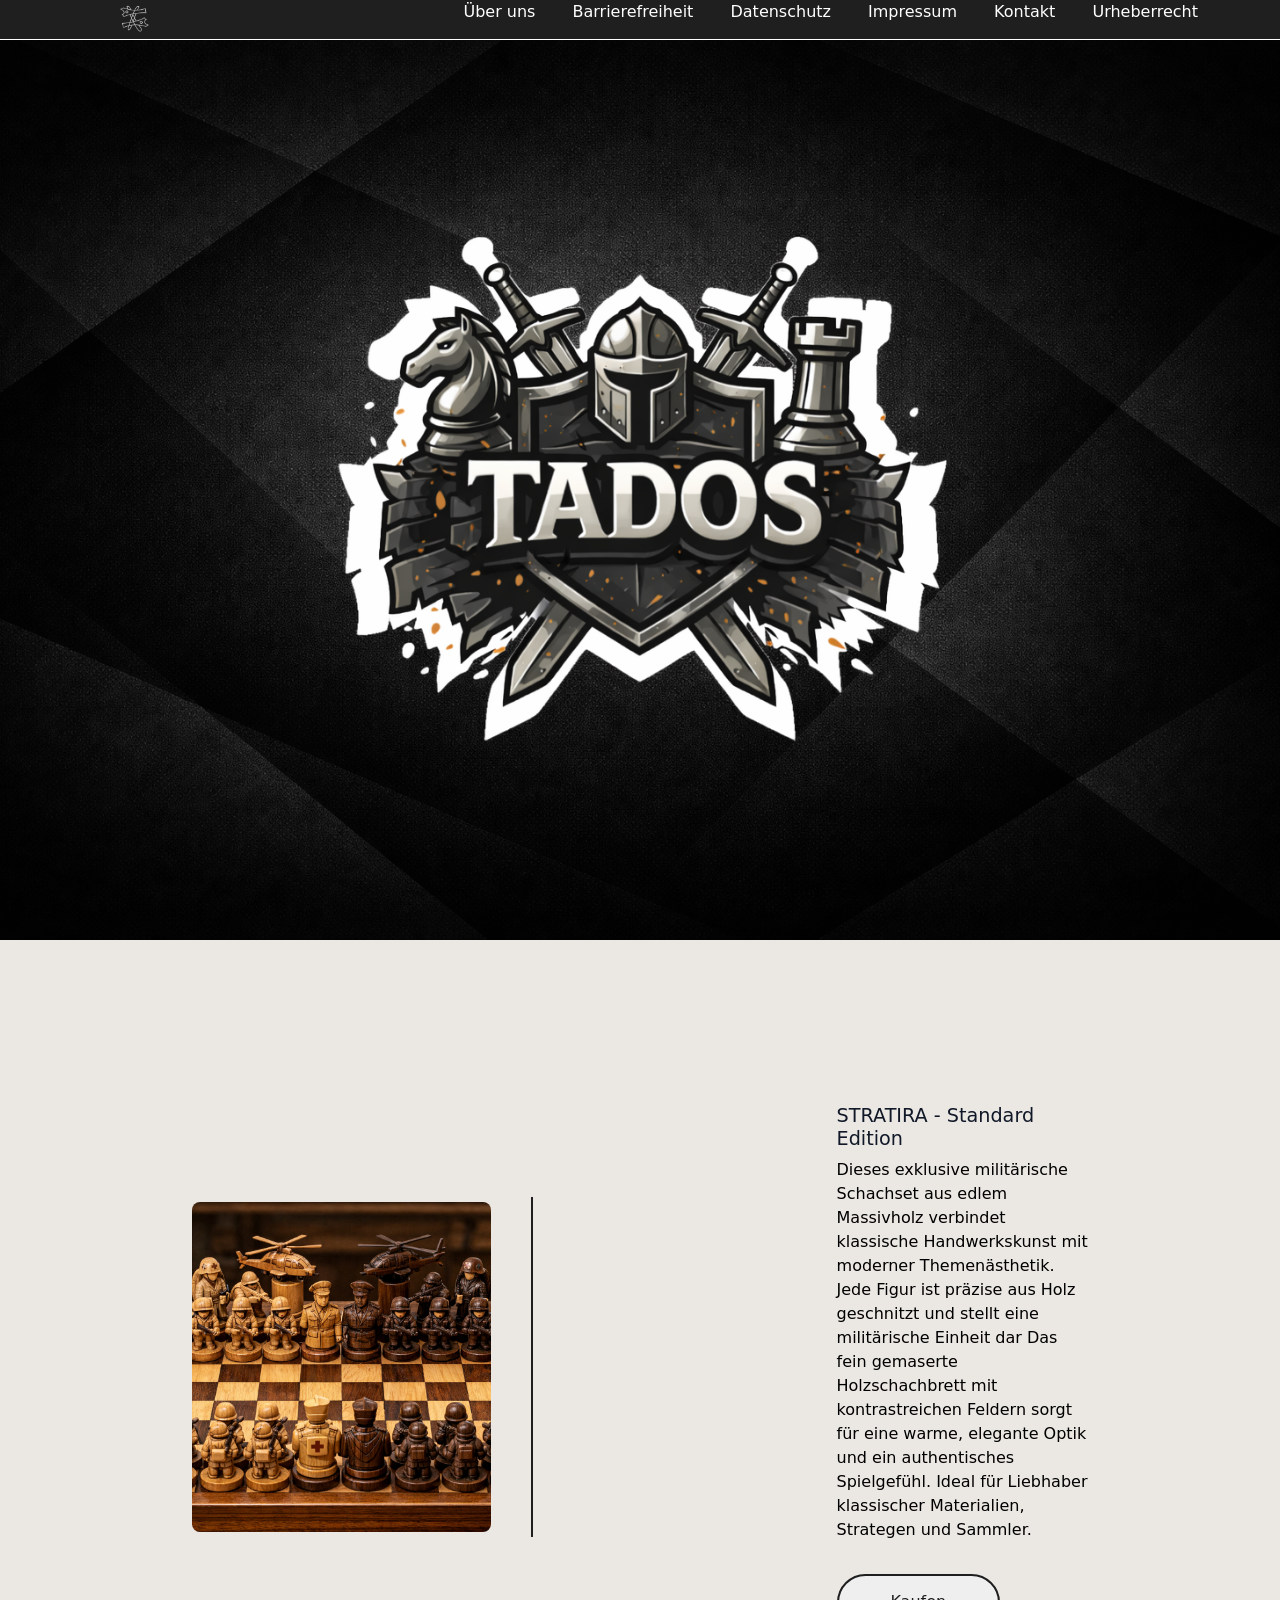
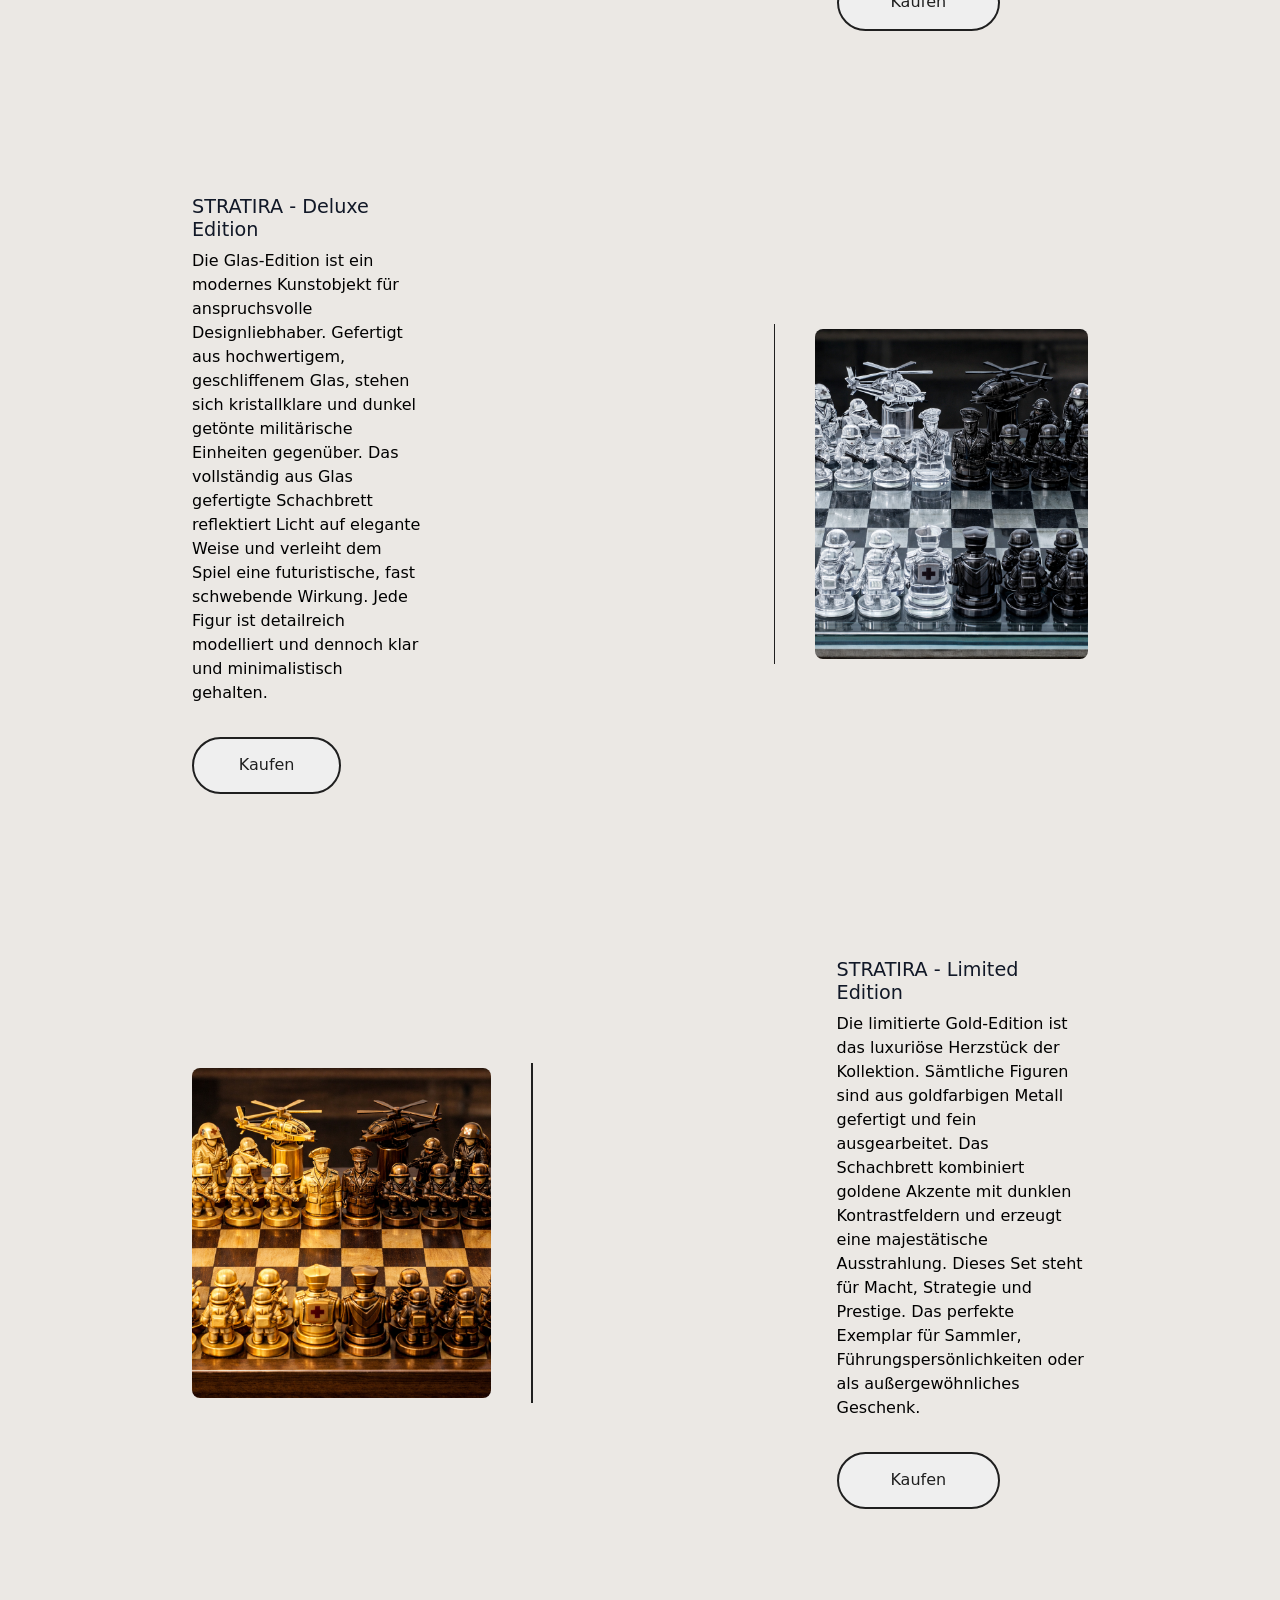
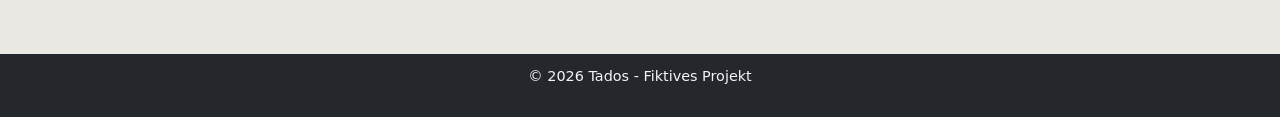
==== index.html @ 02d0d5cf "Add files via upload" ====
<!DOCTYPE html>
<html lang="de">
<head>
  <meta charset="UTF-8">
  <meta name="viewport" content="width=device-width, initial-scale=1">
  <title>Tados - STRATIRA</title>
  <link href="https://cdn.jsdelivr.net/npm/bootstrap@5.3.2/dist/css/bootstrap.min.css" rel="stylesheet">
  <link rel="stylesheet" href="css/main.css">
</head>
<body>

<header class="site-header">
<a href="#main" class="skip-link">Zum Inhalt springen</a>


  <div class="container d-flex justify-content-between">
    <div class="main-nav">
      <a href="index.html"><img src="bilder/Symbolmarke.png" alt="Offizielle Logo des Unternehmens Tados" style="width: 40px;height: 39px; filter:invert(88%)"></a>
    </div>

    <nav class="main-nav">
      <a href="about-us.html">Über uns</a>
      <a href="barrierefreiheit.html">Barrierefreiheit</a>
      <a href="datenschutz.html">Datenschutz</a>
      <a href="impressum.html">Impressum</a>
      <a href="kontakt.html">Kontakt</a>
      <a href="urheberrecht.html">Urheberrecht</a>
    </nav>
  </div>
</header>


<main id ="main">

  <h1 class="visually-hidden">STRATIRA - Militärisch gestaltete Schachbretter</h1>

  <section class="banner-wrapper">
  <div class="banner" aria-hidden="true"></div>
</section>

<section class="products">

 
  <div class="product-row">
    <div class="product-image">
<!--       <img src="bilder/Produkt_01.png" alt="Produkt 1">
 -->    
              <img src="bilder/Produkt_01.png" alt="STRATIRA Standard Edition aus Holz mit militärische gestalteten Schachfiguren">

    </div>

    <div class="divider"></div>

    <div class="product-info">
      <h2>STRATIRA - Standard Edition</h2>
      <p>
        Dieses exklusive militärische Schachset aus edlem Massivholz verbindet klassische Handwerkskunst mit moderner Themenästhetik. 
        Jede Figur ist präzise aus Holz geschnitzt und stellt eine militärische Einheit dar
        Das fein gemaserte Holzschachbrett mit kontrastreichen Feldern sorgt für eine warme, elegante Optik und ein authentisches Spielgefühl.
        Ideal für Liebhaber klassischer Materialien, Strategen und Sammler.
      </p>
      <section class="action-wrapper">
    <div class="action-buttons">
      <button class="action-btn">Kaufen</button>
    </div>
  </section>
    </div>
  </div>

  <div class="product-row reverse">
    <div class="product-image">
<!--       <img src="bilder/Produkt_02.png" alt="Produkt 2">
 -->    
              <img src="bilder/Produkt_02.png" alt="STRATIRA Deluxe Edition aus Glas mit militärische gestalteten Schachfiguren">

  </div>

    <div class="divider-reverse"></div>

    <div class="product-info">
      <h2>STRATIRA - Deluxe Edition</h2>
      <p>
        Die Glas-Edition ist ein modernes Kunstobjekt für anspruchsvolle Designliebhaber. 
        Gefertigt aus hochwertigem, geschliffenem Glas, stehen sich kristallklare und dunkel getönte militärische Einheiten gegenüber.
        Das vollständig aus Glas gefertigte Schachbrett reflektiert Licht auf elegante Weise und verleiht dem Spiel eine futuristische, fast schwebende Wirkung. 
        Jede Figur ist detailreich modelliert und dennoch klar und minimalistisch gehalten.
      </p>
      <section class="action-wrapper">
    <div class="action-buttons">
      <button class="action-btn">Kaufen</button>
    </div>
  </section>
    </div>
  </div>

  <div class="product-row">
    <div class="product-image">
<!--       <img src="bilder/Produkt_03.png" alt="Produkt 3">
 -->
                    <img src="bilder/Produkt_03.png" alt="STRATIRA Limited Edition aus goldfarbenem Metall mit militärisch gestalteten Schachfiguren">

    </div>

    <div class="divider"></div>

    <div class="product-info">
      <h2>STRATIRA - Limited Edition</h2>
      <p>
        Die limitierte Gold-Edition ist das luxuriöse Herzstück der Kollektion. 
        Sämtliche Figuren sind aus goldfarbigen Metall gefertigt und fein ausgearbeitet. 
        Das Schachbrett kombiniert goldene Akzente mit dunklen Kontrastfeldern und erzeugt eine majestätische Ausstrahlung.
        Dieses Set steht für Macht, Strategie und Prestige. 
        Das perfekte Exemplar für Sammler, Führungspersönlichkeiten oder als außergewöhnliches Geschenk.
      </p>
      <section class="action-wrapper">
    <div class="action-buttons">
      <button class="action-btn">Kaufen</button>
    </div>
  </section>
    </div>
  </div>

<p id="status-message" role="alert" ></p>

</section>

<footer class="site-footer">
  <p>© 2026 Tados - Fiktives Projekt</p>
</footer>

</body>
<script>
  document.querySelectorAll(".action-btn").forEach(button => {
  button.addEventListener("click", () => {
    document.getElementById("status-message").textContent =
      "Der Kauf ist derzeit leider nicht möglich.";
  });
});
</script>
</html>
---- css/main.css ----
:focus-visible {
  outline: 3px solid #005fcc;
  outline-offset: 3px;
}
* {
  box-sizing: border-box;
}
html, body {
  height: 100%;
  margin:0;
}


body {
    display: flex;
    flex-direction: column;
    min-height: 100vh;
  color: #111827;
  background-color: #ebe8e4;
}

.site-header {
min-height: 40px;  border-bottom: 1px solid #ffffff;
  background-color: #1f1f1f;
}

.logo {
  font-weight: 600;
  font-size: 1.1rem;
  color:#ffffff;
}

.main-nav a {
  margin-left: 2rem;
  text-decoration: none;
  color: #ffffff;
  font-weight: 500;
}

.main-nav a:hover {
  text-decoration: underline;
}

.banner-wrapper {
  display: flex;
  justify-content: center;
}

.banner {
  width: 100%;
  height: 900px;


  background-image: url("../bilder/Banner_11.png");
  background-size: cover;
  background-position: center;
  background-repeat: no-repeat;

}

.action-wrapper {
  display: flex;
  justify-content: left;
  margin-top: 2rem;
}

.action-buttons {
  width: 65%;
  display: flex;
  gap: 1.5rem;
}

.action-btn {
  flex: 1;
  text-align: center;
  padding: 0.9rem 0;
  border-radius: 999px;

  text-decoration: none;
  font-weight: 500;

  color: #1f1f1f;
  border: 2px solid #1f1f1f;
  min-height: 45px;
}

.action-btn:hover {
  background-color: #1f1f1f;
  color: #ffffff;}

.site-footer {
  bottom: 0;
  left: 0;

  width: 100%;
  height: 64px;

  background-color: #24272c;
  border-top: 1px solid #e5e7eb;

  display: flex;
  align-items: center;
  justify-content: center;
  

  font-size: 0.9rem;
  color: #f3f4f6;
}

.products {
  width: 70%;
  margin: 4rem auto;
  display: flex;
  flex-direction: column;
  gap: 4rem;
}

.product-row {
  display: flex;
  align-items: center;
  min-height: 220px;
  margin-top: 100px;
}

.product-row.reverse {
  flex-direction: row-reverse;
}


.product-image {
  width: 500px;
  height: 330px;
  display: flex;
  align-items: center;
  justify-content: center;
}

.product-image img {
  width: 100%;
  height: 100%;
  object-fit: cover;
  border-radius: 8px;
}

.divider {
  width: 2px;
  height: 340px;
  background-color: #1f1f1f;
  margin: 0 19rem 0 2.5rem;
}
.divider-reverse {
  width: 2px;
  height: 340px;
  background-color: #1f1f1f;
  margin: 0 2.5rem 0 22rem;
}
.divider-horrizont {
  width: 1140px;
  height: 1px;
  background-color: #1f1f1f;
  margin: 3rem auto 1rem auto;
}


.product-info {
  width: 420px;
}

.product-info h2 {
  font-size: 1.2rem;
  margin-bottom: 0.5rem;
}

.product-info p {
  color: #000000;
  margin-bottom: 1.2rem;
}

.skip-link {
  position: absolute;
  top: -40px;
}
.skip-link:focus {
  top: 10px;
}

.barrierefreiheit{
max-width: 57%;
margin: 3rem auto;
  padding: 0 1rem;

}

.about-us{
max-width: 57%;
margin: 3rem auto;
  padding: 0 1rem;
  margin-bottom: auto;

}

.kontakt{
max-width: 57%;
margin: 3rem auto;
  padding: 0 1rem;
  margin-bottom: auto;

}


.contact-form input,
.contact-form textarea {
  width: 100%;
  max-width: 100%;
}

.checkbox-group {
  display: flex;
  align-items: flex-start; 
  gap: 0.5rem;
}
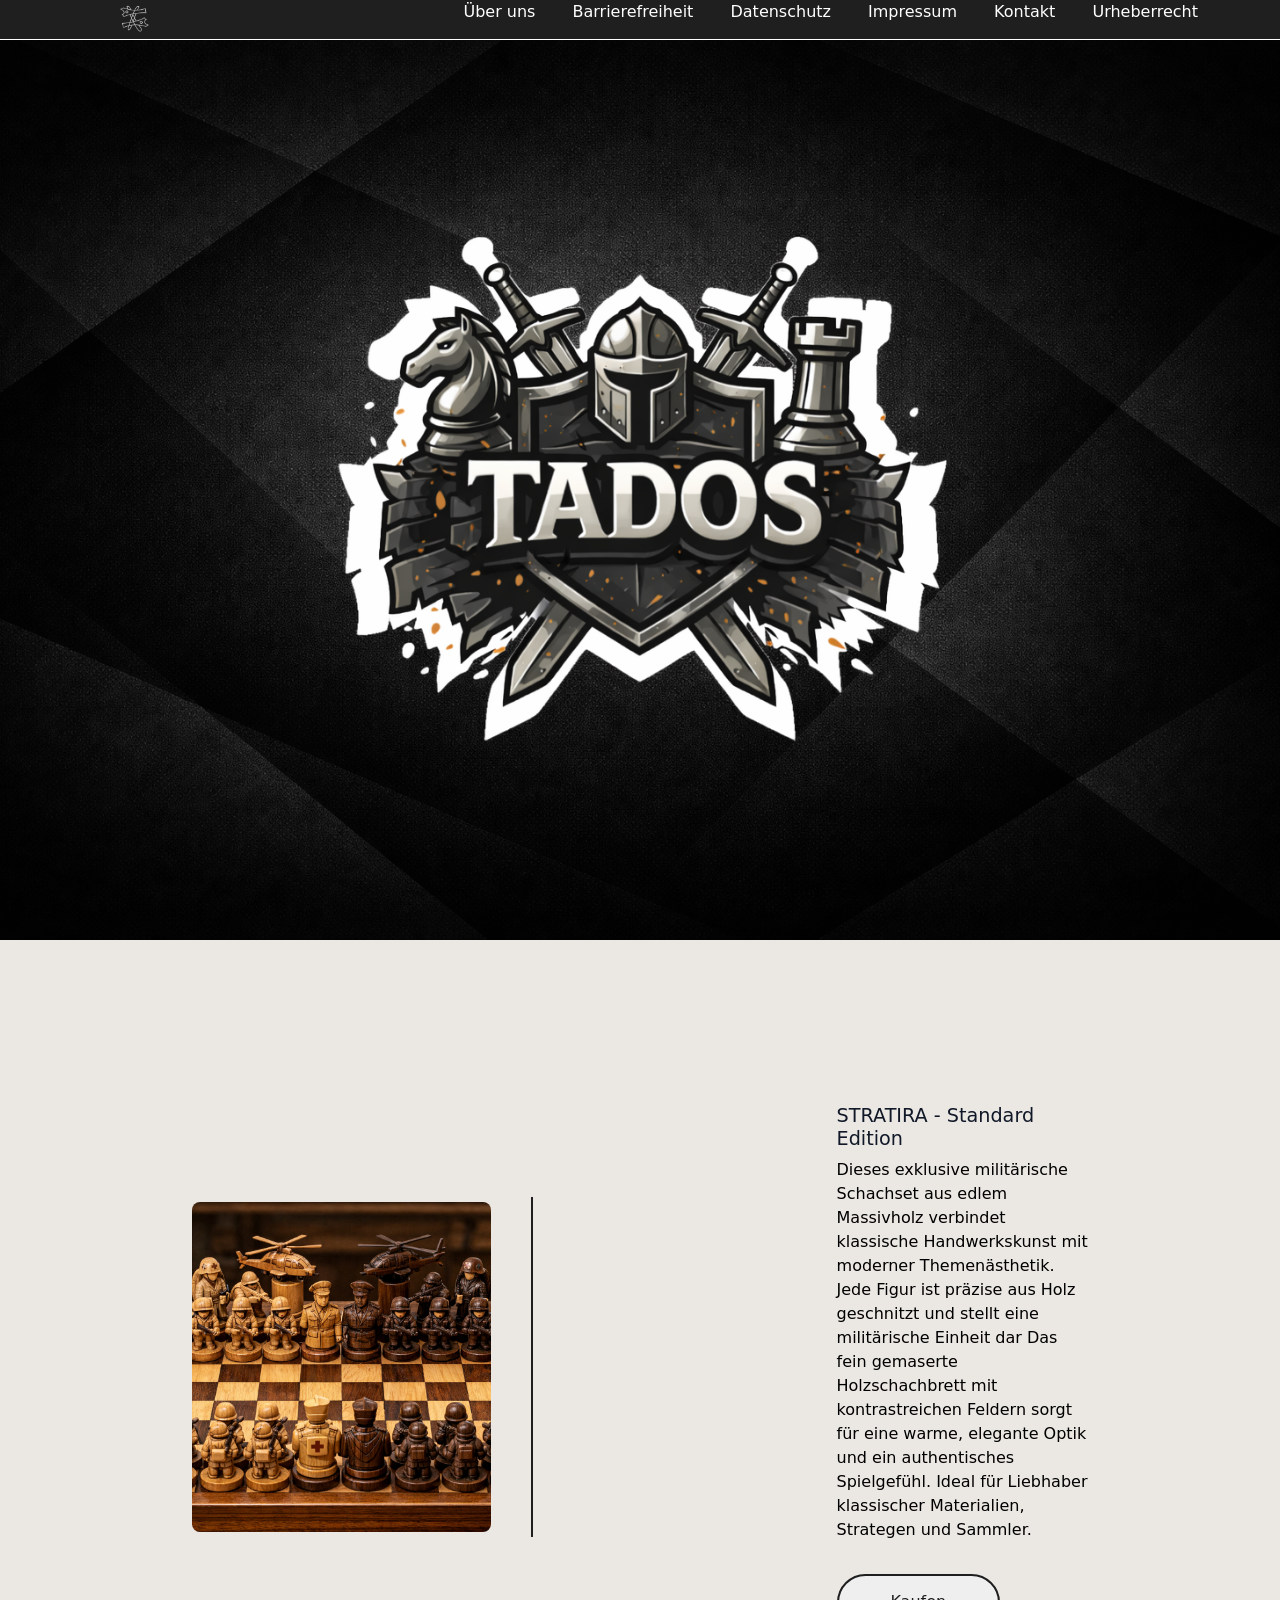
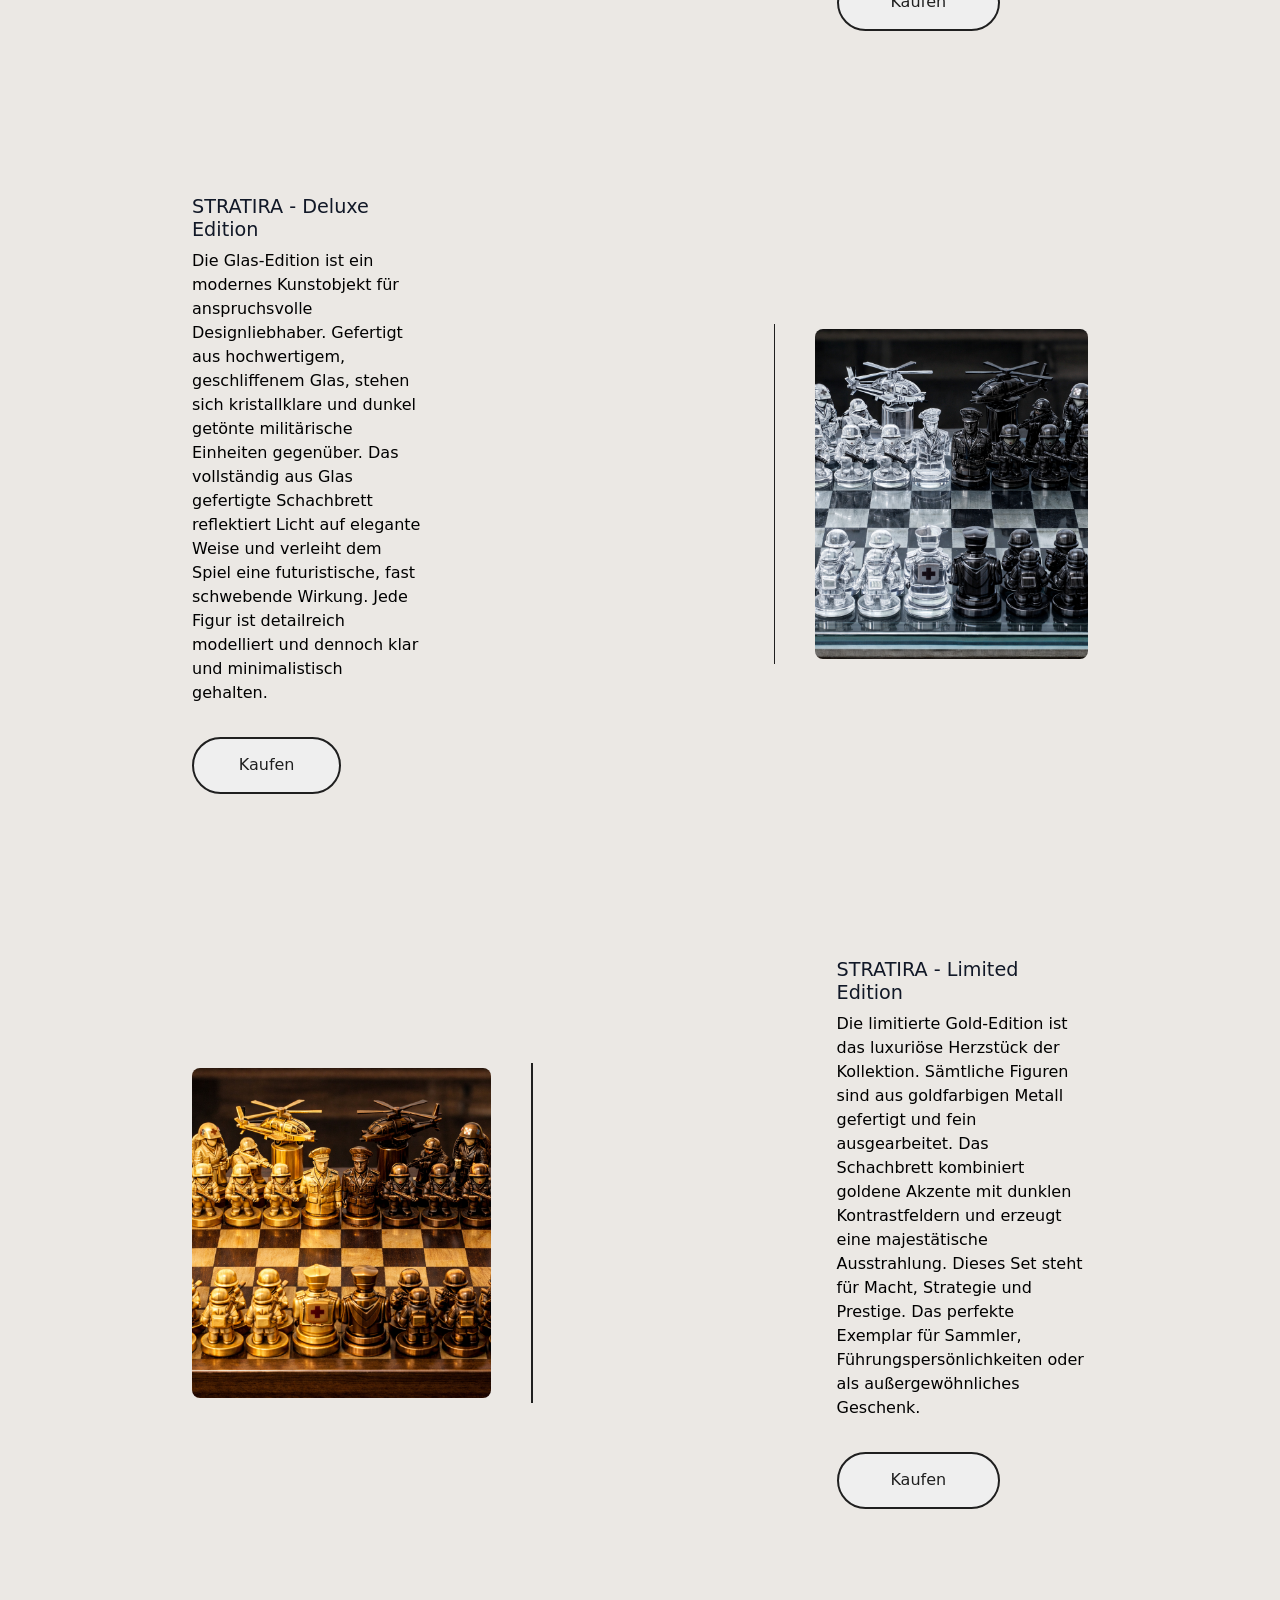
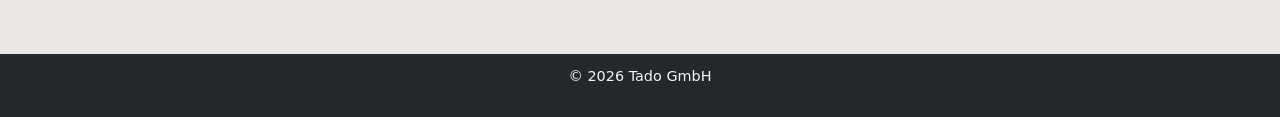
==== commit 14f52a27: "Update index.html" ====
--- a/index.html
+++ b/index.html
@@ -125,7 +125,7 @@
 </section>
 
 <footer class="site-footer">
-  <p>© 2026 Tados - Fiktives Projekt</p>
+  <p>© 2026 Tado GmbH</p>
 </footer>
 
 </body>
@@ -138,3 +138,4 @@
 });
 </script>
 </html>
+
